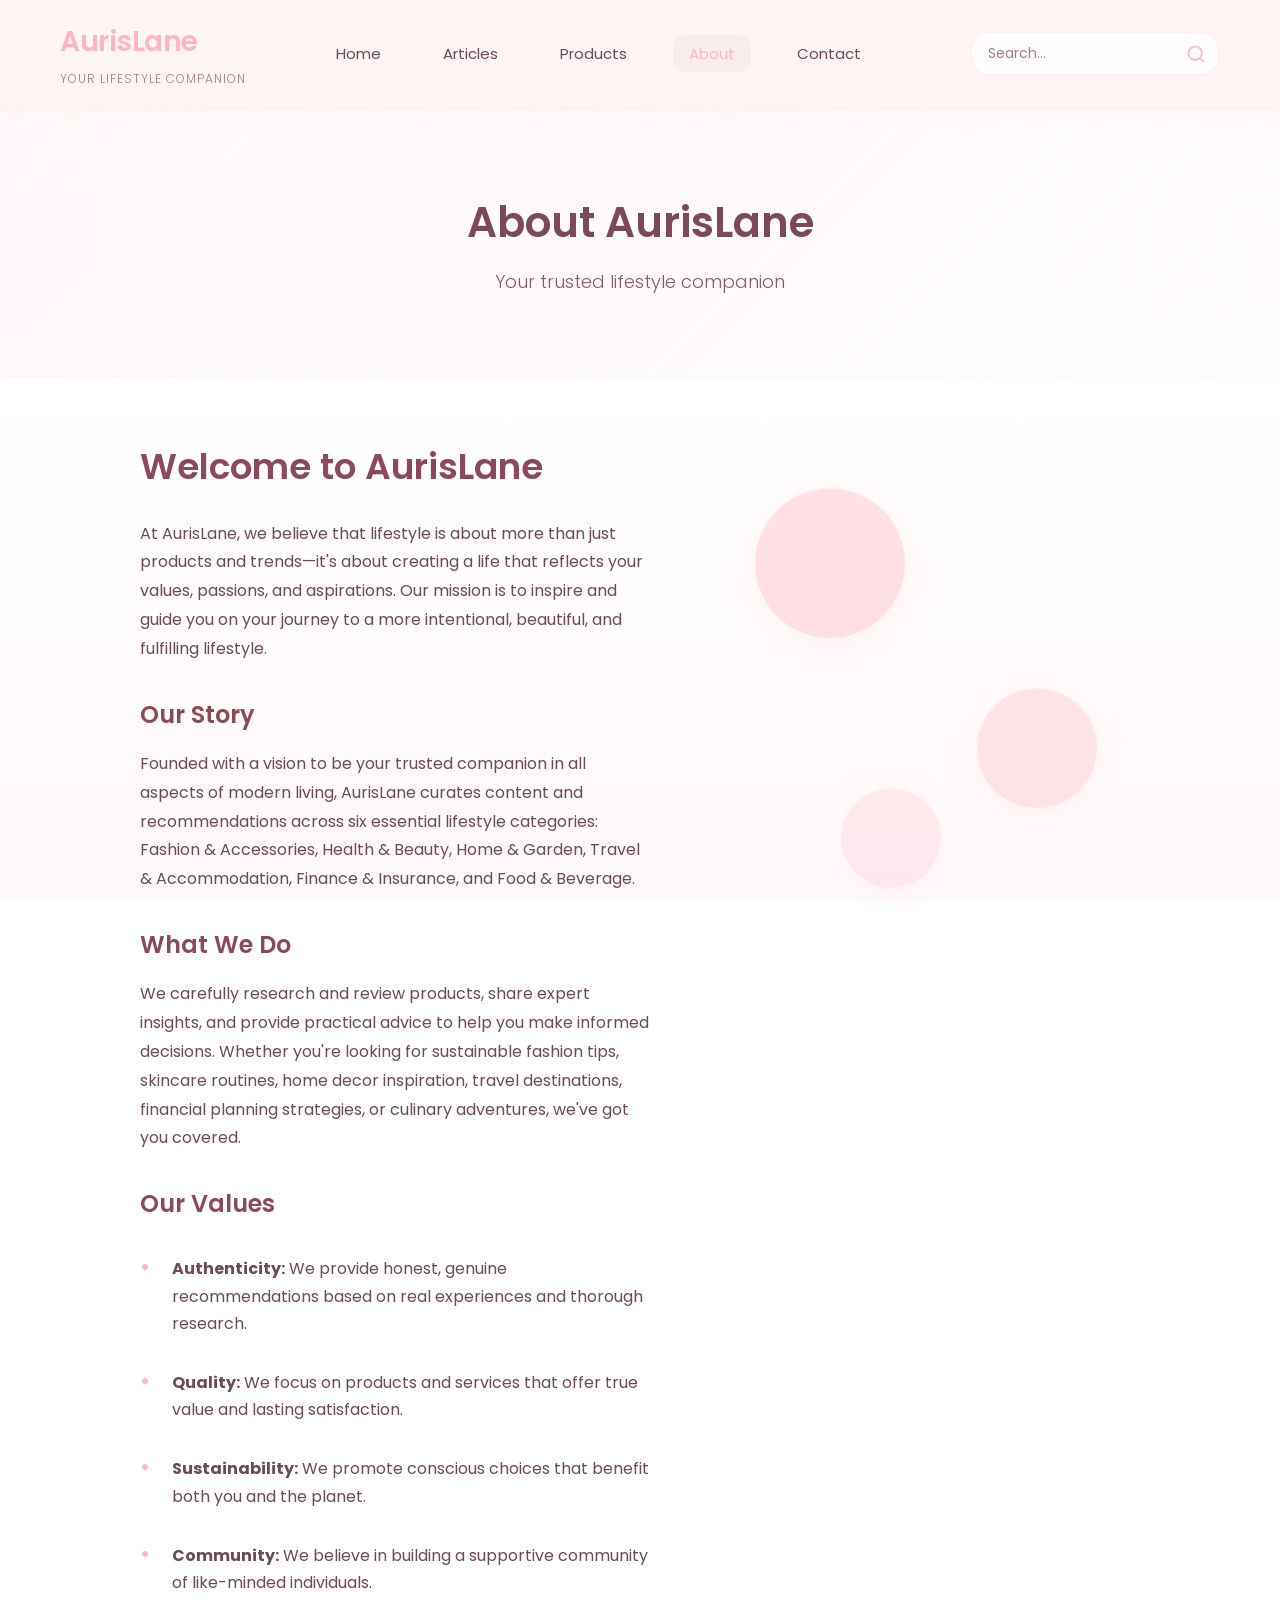
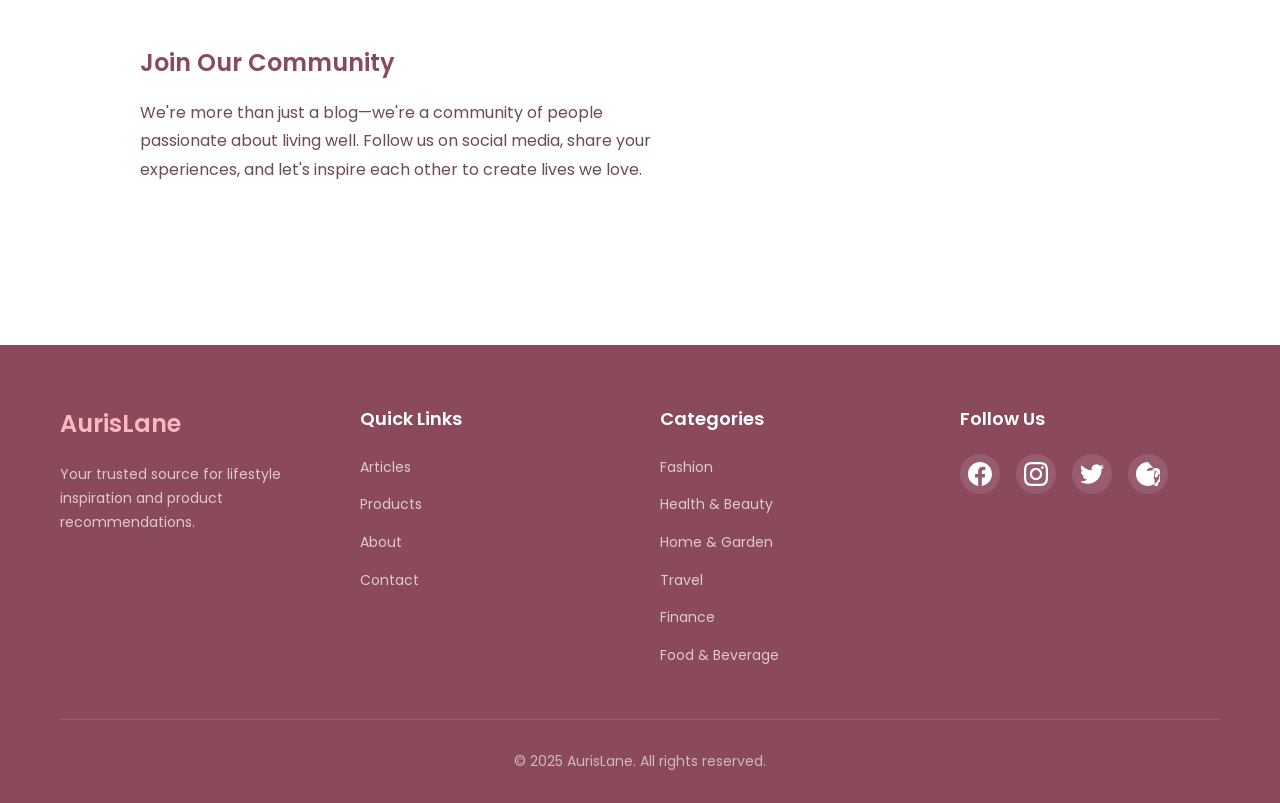
==== about.html @ ae4de6f7 "Initial commit: AurisLane blog website" ====
<!DOCTYPE html>
<html lang="en">
<head>
    <meta charset="UTF-8">
    <meta name="viewport" content="width=device-width, initial-scale=1.0">
    <title>About - AurisLane</title>
    <link rel="stylesheet" href="styles.css">
    <link rel="preconnect" href="https://fonts.googleapis.com">
    <link rel="preconnect" href="https://fonts.gstatic.com" crossorigin>
    <link href="https://fonts.googleapis.com/css2?family=Poppins:wght@300;400;500;600;700&display=swap" rel="stylesheet">
</head>
<body>
    <!-- Header -->
    <header class="header">
        <div class="container">
            <div class="logo">
                <h1><a href="index.html">AurisLane</a></h1>
                <p class="tagline">Your Lifestyle Companion</p>
            </div>
            <nav class="nav">
                <ul>
                    <li><a href="index.html">Home</a></li>
                    <li><a href="articles.html">Articles</a></li>
                    <li><a href="products.html">Products</a></li>
                    <li><a href="about.html" class="active">About</a></li>
                    <li><a href="contact.html">Contact</a></li>
                </ul>
            </nav>
            <div class="header-search">
                <input type="text" id="headerSearchInput" placeholder="Search..." class="header-search-input">
                <button class="header-search-btn" aria-label="Search">
                    <svg width="20" height="20" viewBox="0 0 24 24" fill="none" stroke="currentColor" stroke-width="2" stroke-linecap="round" stroke-linejoin="round">
                        <circle cx="11" cy="11" r="8"></circle>
                        <path d="m21 21-4.35-4.35"></path>
                    </svg>
                </button>
            </div>
            <button class="mobile-menu-toggle" aria-label="Toggle menu">
                <span></span>
                <span></span>
                <span></span>
            </button>
        </div>
    </header>

    <!-- Page Header -->
    <section class="page-header">
        <div class="container">
            <h1>About AurisLane</h1>
            <p>Your trusted lifestyle companion</p>
        </div>
    </section>

    <!-- About Content -->
    <section class="about-section">
        <div class="container">
            <div class="about-content">
                <div class="about-text">
                    <h2>Welcome to AurisLane</h2>
                    <p>At AurisLane, we believe that lifestyle is about more than just products and trends—it's about creating a life that reflects your values, passions, and aspirations. Our mission is to inspire and guide you on your journey to a more intentional, beautiful, and fulfilling lifestyle.</p>
                    
                    <h3>Our Story</h3>
                    <p>Founded with a vision to be your trusted companion in all aspects of modern living, AurisLane curates content and recommendations across six essential lifestyle categories: Fashion & Accessories, Health & Beauty, Home & Garden, Travel & Accommodation, Finance & Insurance, and Food & Beverage.</p>
                    
                    <h3>What We Do</h3>
                    <p>We carefully research and review products, share expert insights, and provide practical advice to help you make informed decisions. Whether you're looking for sustainable fashion tips, skincare routines, home decor inspiration, travel destinations, financial planning strategies, or culinary adventures, we've got you covered.</p>
                    
                    <h3>Our Values</h3>
                    <ul class="values-list">
                        <li><strong>Authenticity:</strong> We provide honest, genuine recommendations based on real experiences and thorough research.</li>
                        <li><strong>Quality:</strong> We focus on products and services that offer true value and lasting satisfaction.</li>
                        <li><strong>Sustainability:</strong> We promote conscious choices that benefit both you and the planet.</li>
                        <li><strong>Community:</strong> We believe in building a supportive community of like-minded individuals.</li>
                    </ul>
                    
                    <h3>Join Our Community</h3>
                    <p>We're more than just a blog—we're a community of people passionate about living well. Follow us on social media, share your experiences, and let's inspire each other to create lives we love.</p>
                </div>
                <div class="about-image">
                    <div class="about-illustration">
                        <div class="illustration-shape shape-1"></div>
                        <div class="illustration-shape shape-2"></div>
                        <div class="illustration-shape shape-3"></div>
                    </div>
                </div>
            </div>
        </div>
    </section>

    <!-- Footer -->
    <footer class="footer">
        <div class="container">
            <div class="footer-content">
                <div class="footer-section">
                    <h3>AurisLane</h3>
                    <p>Your trusted source for lifestyle inspiration and product recommendations.</p>
                </div>
                <div class="footer-section">
                    <h4>Quick Links</h4>
                    <ul>
                        <li><a href="articles.html">Articles</a></li>
                        <li><a href="products.html">Products</a></li>
                        <li><a href="about.html">About</a></li>
                        <li><a href="contact.html">Contact</a></li>
                    </ul>
                </div>
                <div class="footer-section">
                    <h4>Categories</h4>
                    <ul>
                        <li><a href="articles.html?category=fashion">Fashion</a></li>
                        <li><a href="articles.html?category=health">Health & Beauty</a></li>
                        <li><a href="articles.html?category=home">Home & Garden</a></li>
                        <li><a href="articles.html?category=travel">Travel</a></li>
                        <li><a href="articles.html?category=finance">Finance</a></li>
                        <li><a href="articles.html?category=food">Food & Beverage</a></li>
                    </ul>
                </div>
                <div class="footer-section">
                    <h4>Follow Us</h4>
                    <div class="social-icons">
                        <a href="https://facebook.com" target="_blank" aria-label="Facebook">
                            <svg width="24" height="24" viewBox="0 0 24 24" fill="currentColor">
                                <path d="M24 12.073c0-6.627-5.373-12-12-12s-12 5.373-12 12c0 5.99 4.388 10.954 10.125 11.854v-8.385H7.078v-3.47h3.047V9.43c0-3.007 1.792-4.669 4.533-4.669 1.312 0 2.686.235 2.686.235v2.953H15.83c-1.491 0-1.956.925-1.956 1.874v2.25h3.328l-.532 3.47h-2.796v8.385C19.612 23.027 24 18.062 24 12.073z"/>
                            </svg>
                        </a>
                        <a href="https://instagram.com" target="_blank" aria-label="Instagram">
                            <svg width="24" height="24" viewBox="0 0 24 24" fill="currentColor">
                                <path d="M12 2.163c3.204 0 3.584.012 4.85.07 3.252.148 4.771 1.691 4.919 4.919.058 1.265.069 1.645.069 4.849 0 3.205-.012 3.584-.069 4.849-.149 3.225-1.664 4.771-4.919 4.919-1.266.058-1.644.07-4.85.07-3.204 0-3.584-.012-4.849-.07-3.26-.149-4.771-1.699-4.919-4.92-.058-1.265-.07-1.644-.07-4.849 0-3.204.013-3.583.07-4.849.149-3.227 1.664-4.771 4.919-4.919 1.266-.057 1.645-.069 4.849-.069zm0-2.163c-3.259 0-3.667.014-4.947.072-4.358.2-6.78 2.618-6.98 6.98-.059 1.281-.073 1.689-.073 4.948 0 3.259.014 3.668.072 4.948.2 4.358 2.618 6.78 6.98 6.98 1.281.058 1.689.072 4.948.072 3.259 0 3.668-.014 4.948-.072 4.354-.2 6.782-2.618 6.979-6.98.059-1.28.073-1.689.073-4.948 0-3.259-.014-3.667-.072-4.947-.196-4.354-2.617-6.78-6.979-6.98-1.281-.059-1.69-.073-4.949-.073zm0 5.838c-3.403 0-6.162 2.759-6.162 6.162s2.759 6.163 6.162 6.163 6.162-2.759 6.162-6.163c0-3.403-2.759-6.162-6.162-6.162zm0 10.162c-2.209 0-4-1.79-4-4 0-2.209 1.791-4 4-4s4 1.791 4 4c0 2.21-1.791 4-4 4zm6.406-11.845c-.796 0-1.441.645-1.441 1.44s.645 1.44 1.441 1.44c.795 0 1.439-.645 1.439-1.44s-.644-1.44-1.439-1.44z"/>
                            </svg>
                        </a>
                        <a href="https://twitter.com" target="_blank" aria-label="Twitter">
                            <svg width="24" height="24" viewBox="0 0 24 24" fill="currentColor">
                                <path d="M23.953 4.57a10 10 0 01-2.825.775 4.958 4.958 0 002.163-2.723c-.951.555-2.005.959-3.127 1.184a4.92 4.92 0 00-8.384 4.482C7.69 8.095 4.067 6.13 1.64 3.162a4.822 4.822 0 00-.666 2.475c0 1.71.87 3.213 2.188 4.096a4.904 4.904 0 01-2.228-.616v.06a4.923 4.923 0 003.946 4.827 4.996 4.996 0 01-2.212.085 4.936 4.936 0 004.604 3.417 9.867 9.867 0 01-6.102 2.105c-.39 0-.779-.023-1.17-.067a13.995 13.995 0 007.557 2.209c9.053 0 13.998-7.496 13.998-13.985 0-.21 0-.42-.015-.63A9.935 9.935 0 0024 4.59z"/>
                            </svg>
                        </a>
                        <a href="https://pinterest.com" target="_blank" aria-label="Pinterest">
                            <svg width="24" height="24" viewBox="0 0 24 24" fill="currentColor">
                                <path d="M12 0C5.373 0 0 5.372 0 12s5.373 12 12 12c5.084 0 9.426-3.163 11.174-7.637-.15-.83-.067-1.844.34-2.492.406-.658 1.533-4.48 1.533-4.48s.39.78.39 1.94c0 1.83-1.09 3.19-1.09 3.19s1.09 1.92 1.09 3.39c0 1.09-.35 2.19-1.39 2.19-.47 0-.92-.24-1.2-.5 0 0-.9 3.56-1.1 4.25-.4 1.56-1.57 3.85-1.93 4.05-.43.26-1.2.19-1.2-.8V18.5c0-1.78-.94-2.44-.94-2.44s.75-4.77.9-6.12c.1-.8.15-1.05-.23-1.48-.23-.27-.6-.34-.9-.36-.36-.02-.75 0-1.18.03-1.11.08-2.7.33-3.81.63-.44.12-.75.19-.95.19-.4 0-.65-.31-.65-.65 0-.35.23-.7.58-1.01 1.17-.99 2.12-1.5 3.55-1.5 1.5 0 2.7.5 3.55 1.2.85.7 1.3 1.7 1.3 3 0 1.09-.28 2.05-.85 2.88-.28.41-.28.75-.28 1.05 0 .4.15.75.45 1.05.3.3.7.45 1.05.45.35 0 .7-.15 1.05-.45.7-.7 1.05-1.55 1.05-2.5 0-1.2-.4-2.2-1.2-3-.8-.8-1.9-1.2-3.3-1.2-1.4 0-2.5.4-3.3 1.2-.8.8-1.2 1.8-1.2 3 0 .95.35 1.8 1.05 2.5.35.3.7.45 1.05.45.35 0 .75-.15 1.05-.45.3-.3.45-.65.45-1.05 0-.3 0-.64-.28-1.05-.57-.83-.85-1.79-.85-2.88 0-1.3.45-2.3 1.3-3 1.7-1.4 4.05-1.4 5.75 0 .85.7 1.3 1.7 1.3 3 0 1.09-.28 2.05-.85 2.88z"/>
                            </svg>
                        </a>
                    </div>
                </div>
            </div>
            <div class="footer-bottom">
                <p>&copy; 2025 AurisLane. All rights reserved.</p>
            </div>
        </div>
    </footer>

    <script src="script.js"></script>
</body>
</html>
---- styles.css ----
/* ============================================
   AurisLane - Soft & Sweet Style
   Morandi Color Palette, Rounded Corners, Gentle Animations
   ============================================ */

/* CSS Variables - Soft Pink & White Palette */
:root {
    --color-primary: #FFB6C1;      /* Light pink */
    --color-secondary: #FFC0CB;    /* Pink */
    --color-accent: #FFD1DC;       /* Light pink accent */
    --color-bg: #FFF9F9;            /* Soft white pink */
    --color-bg-light: #FFF5F5;     /* Very light pink */
    --color-text: #6B4A5A;          /* Soft pink-gray */
    --color-text-dark: #8B4A5C;    /* Pink-gray dark */
    --color-text-light: #A67A8B;   /* Light pink-gray */
    --color-border: #FFE4E9;        /* Soft pink border */
    --color-shadow: rgba(255, 182, 193, 0.15);
    --color-hover: #FF8FA3;         /* Medium pink on hover */
    
    --border-radius: 20px;
    --border-radius-small: 12px;
    --border-radius-large: 30px;
    
    --transition: all 0.3s cubic-bezier(0.4, 0, 0.2, 1);
    --transition-fast: all 0.2s ease;
    
    --font-family: 'Poppins', -apple-system, BlinkMacSystemFont, 'Segoe UI', sans-serif;
}

/* Reset & Base Styles */
* {
    margin: 0;
    padding: 0;
    box-sizing: border-box;
}

html {
    scroll-behavior: smooth;
}

body {
    font-family: var(--font-family);
    background: linear-gradient(180deg, #FFFFFF 0%, #FFFFFF 40%, #FFFBFB 80%, #FFF9F9 100%);
    background-attachment: fixed;
    color: var(--color-text);
    line-height: 1.6;
    font-size: 16px;
    overflow-x: hidden;
    min-height: 100vh;
}

a {
    text-decoration: none;
    color: inherit;
    transition: var(--transition);
}

img {
    max-width: 100%;
    height: auto;
    display: block;
    border-radius: var(--border-radius-small);
}

.container {
    max-width: 1200px;
    margin: 0 auto;
    padding: 0 20px;
}

.text-center {
    text-align: center;
}

/* ============================================
   Header & Navigation
   ============================================ */
.header {
    background: rgba(255, 245, 245, 0.95);
    padding: 20px 0;
    box-shadow: 0 2px 20px rgba(255, 182, 193, 0.1);
    position: sticky;
    top: 0;
    z-index: 1000;
    backdrop-filter: blur(10px);
    border-bottom: 1px solid rgba(255, 228, 233, 0.5);
}

.header .container {
    display: flex;
    justify-content: space-between;
    align-items: center;
}

.logo h1 {
    font-size: 28px;
    font-weight: 600;
    color: var(--color-primary);
    margin-bottom: 4px;
    letter-spacing: -0.5px;
}

.logo h1 a {
    color: var(--color-primary);
}

.tagline {
    font-size: 12px;
    color: var(--color-text-light);
    font-weight: 300;
    letter-spacing: 1px;
    text-transform: uppercase;
}

.nav ul {
    display: flex;
    list-style: none;
    gap: 30px;
}

.nav a {
    color: var(--color-text);
    font-weight: 400;
    font-size: 15px;
    padding: 8px 16px;
    border-radius: var(--border-radius-small);
    transition: var(--transition);
    position: relative;
}

.nav a:hover,
.nav a.active {
    color: var(--color-primary);
    background: rgba(184, 169, 169, 0.1);
}

/* Header Search */
.header-search {
    position: relative;
    display: flex;
    align-items: center;
    margin-left: 20px;
}

.header-search-input {
    width: 250px;
    padding: 10px 45px 10px 16px;
    border: 2px solid rgba(255, 228, 233, 0.5);
    border-radius: var(--border-radius);
    font-size: 14px;
    font-family: var(--font-family);
    background: rgba(255, 255, 255, 0.9);
    transition: var(--transition);
    color: #6B4A5A;
}

.header-search-input:focus {
    outline: none;
    border-color: #FFB6C1;
    box-shadow: 0 0 0 3px rgba(255, 182, 193, 0.2);
    background: rgba(255, 255, 255, 1);
    width: 300px;
}

.header-search-input::placeholder {
    color: #A67A8B;
}

.header-search-btn {
    position: absolute;
    right: 8px;
    background: none;
    border: none;
    cursor: pointer;
    padding: 6px;
    display: flex;
    align-items: center;
    justify-content: center;
    color: #FFB6C1;
    transition: var(--transition);
    border-radius: var(--border-radius-small);
}

.header-search-btn:hover {
    color: #FF8FA3;
    background: rgba(255, 182, 193, 0.1);
}

.header-search-btn:active {
    transform: scale(0.95);
}

.mobile-menu-toggle {
    display: none;
    flex-direction: column;
    gap: 5px;
    background: none;
    border: none;
    cursor: pointer;
    padding: 8px;
}

.mobile-menu-toggle span {
    width: 25px;
    height: 3px;
    background: var(--color-primary);
    border-radius: 3px;
    transition: var(--transition);
}

/* Mobile Navigation */
@media (max-width: 768px) {
    .header .container {
        flex-wrap: wrap;
    }
    
    .header-search {
        order: 3;
        width: 100%;
        margin: 15px 0 0 0;
        display: flex;
    }
    
    .header-search-input {
        width: 100%;
        flex: 1;
    }
    
    .header-search-input:focus {
        width: 100%;
    }
    
    .nav {
        position: fixed;
        top: 80px;
        left: -100%;
        width: 100%;
        background: var(--color-bg-light);
        box-shadow: 0 4px 20px var(--color-shadow);
        transition: var(--transition);
        z-index: 999;
    }
    
    .nav.active {
        left: 0;
    }
    
    .nav ul {
        flex-direction: column;
        padding: 20px;
        gap: 0;
    }
    
    .nav ul li {
        width: 100%;
    }
    
    .nav a {
        display: block;
        padding: 16px;
        border-bottom: 1px solid var(--color-border);
    }
    
    .mobile-menu-toggle.active span:nth-child(1) {
        transform: rotate(45deg) translate(8px, 8px);
    }
    
    .mobile-menu-toggle.active span:nth-child(2) {
        opacity: 0;
    }
    
    .mobile-menu-toggle.active span:nth-child(3) {
        transform: rotate(-45deg) translate(7px, -7px);
    }
}

/* ============================================
   Hero Section
   ============================================ */
.hero {
    padding: 100px 20px;
    display: flex;
    align-items: center;
    justify-content: space-between;
    max-width: 1200px;
    margin: 0 auto;
    gap: 60px;
    min-height: 600px;
    background: linear-gradient(135deg, rgba(255, 255, 255, 0.95) 0%, rgba(255, 252, 252, 0.9) 50%, rgba(255, 250, 250, 0.85) 100%);
    border-radius: var(--border-radius-large);
    position: relative;
    overflow: hidden;
    border: 1px solid rgba(255, 228, 233, 0.3);
}

.hero::before {
    content: '';
    position: absolute;
    top: -50%;
    right: -20%;
    width: 600px;
    height: 600px;
    background: radial-gradient(circle, rgba(255, 182, 193, 0.06) 0%, transparent 70%);
    border-radius: 50%;
    z-index: 0;
}

.hero-content,
.hero-illustration {
    position: relative;
    z-index: 1;
}

.hero-content {
    flex: 1;
    animation: fadeInUp 0.8s ease-out;
}

.hero-title {
    font-size: 48px;
    font-weight: 600;
    color: #7A4A5A;
    margin-bottom: 16px;
    line-height: 1.2;
    text-shadow: 0 2px 10px rgba(255, 182, 193, 0.1);
}

.hero-subtitle {
    font-size: 20px;
    color: #A67A8B;
    margin-bottom: 32px;
    font-weight: 300;
}

.hero-illustration {
    flex: 1;
    position: relative;
    height: 400px;
    animation: fadeInRight 0.8s ease-out;
}

.floating-shapes {
    position: relative;
    width: 100%;
    height: 100%;
}

.shape {
    position: absolute;
    border-radius: 50%;
    background: linear-gradient(135deg, rgba(255, 182, 193, 0.45) 0%, rgba(255, 192, 203, 0.35) 100%);
    opacity: 0.75;
    animation: float 6s ease-in-out infinite;
    border: 2px solid rgba(255, 182, 193, 0.4);
    backdrop-filter: blur(10px);
    -webkit-backdrop-filter: blur(10px);
    box-shadow: 0 8px 32px rgba(255, 182, 193, 0.25), 
                0 4px 16px rgba(255, 192, 203, 0.2),
                inset 0 1px 0 rgba(255, 255, 255, 0.3);
}

.shape-1 {
    width: 120px;
    height: 120px;
    top: 20%;
    left: 10%;
    background: linear-gradient(135deg, rgba(255, 182, 193, 0.5) 0%, rgba(255, 192, 203, 0.4) 100%);
    animation-delay: 0s;
    box-shadow: 0 10px 40px rgba(255, 182, 193, 0.3), 
                0 5px 20px rgba(255, 192, 203, 0.25),
                inset 0 1px 0 rgba(255, 255, 255, 0.4);
}

.shape-2 {
    width: 80px;
    height: 80px;
    top: 50%;
    right: 20%;
    background: linear-gradient(135deg, rgba(255, 192, 203, 0.5) 0%, rgba(255, 209, 220, 0.4) 100%);
    animation-delay: 2s;
    box-shadow: 0 8px 32px rgba(255, 192, 203, 0.3), 
                0 4px 16px rgba(255, 209, 220, 0.25),
                inset 0 1px 0 rgba(255, 255, 255, 0.4);
}

.shape-3 {
    width: 100px;
    height: 100px;
    bottom: 10%;
    left: 30%;
    background: linear-gradient(135deg, rgba(255, 209, 220, 0.5) 0%, rgba(255, 228, 233, 0.4) 100%);
    animation-delay: 4s;
    box-shadow: 0 9px 36px rgba(255, 209, 220, 0.3), 
                0 4px 18px rgba(255, 228, 233, 0.25),
                inset 0 1px 0 rgba(255, 255, 255, 0.4);
}

/* ============================================
   Buttons
   ============================================ */
.btn-primary,
.btn-secondary {
    display: inline-block;
    padding: 14px 32px;
    border-radius: var(--border-radius);
    font-weight: 500;
    font-size: 16px;
    transition: var(--transition);
    cursor: pointer;
    border: none;
    font-family: var(--font-family);
}

.btn-primary {
    background: linear-gradient(135deg, rgba(255, 182, 193, 0.9) 0%, rgba(255, 192, 203, 0.85) 100%);
    color: #7A4A5A;
    box-shadow: 0 4px 15px rgba(255, 182, 193, 0.2);
    font-weight: 600;
}

.btn-primary:hover {
    background: linear-gradient(135deg, #FF8FA3 0%, #FFB6C1 100%);
    transform: translateY(-2px);
    box-shadow: 0 6px 20px rgba(255, 182, 193, 0.3);
    color: white;
}

.btn-secondary {
    background: rgba(255, 245, 245, 0.8);
    color: #8B4A5C;
    border: 2px solid rgba(255, 192, 203, 0.5);
    backdrop-filter: blur(10px);
}

.btn-secondary:hover {
    background: linear-gradient(135deg, #FFB6C1 0%, #FFC0CB 100%);
    color: #8B4A5C;
    border-color: #FFB6C1;
    transform: translateY(-2px);
}

/* ============================================
   Categories Section
   ============================================ */
.categories {
    padding: 80px 20px;
    background: linear-gradient(180deg, rgba(255, 255, 255, 0.8) 0%, rgba(255, 253, 253, 0.9) 50%, rgba(255, 251, 251, 0.85) 100%);
    position: relative;
}

.categories::before {
    content: '';
    position: absolute;
    top: 0;
    left: 0;
    right: 0;
    bottom: 0;
    background: radial-gradient(circle at 20% 50%, rgba(255, 182, 193, 0.03) 0%, transparent 50%),
                radial-gradient(circle at 80% 50%, rgba(255, 192, 203, 0.03) 0%, transparent 50%);
    pointer-events: none;
}

.section-title {
    font-size: 36px;
    font-weight: 600;
    color: #7A4A5A;
    text-align: center;
    margin-bottom: 50px;
    position: relative;
    z-index: 1;
}

.category-grid {
    display: grid;
    grid-template-columns: repeat(auto-fit, minmax(280px, 1fr));
    gap: 30px;
}

.category-card {
    background: linear-gradient(135deg, rgba(255, 255, 255, 0.95) 0%, rgba(255, 252, 252, 0.9) 100%);
    padding: 40px 30px;
    border-radius: var(--border-radius);
    text-align: center;
    transition: var(--transition);
    box-shadow: 0 4px 15px rgba(255, 182, 193, 0.1);
    cursor: pointer;
    border: 1px solid rgba(255, 228, 233, 0.4);
    backdrop-filter: blur(10px);
    position: relative;
    z-index: 1;
}

.category-card:hover {
    transform: translateY(-8px);
    box-shadow: 0 8px 25px rgba(255, 182, 193, 0.18);
    background: linear-gradient(135deg, rgba(255, 252, 252, 0.98) 0%, rgba(255, 250, 250, 0.95) 100%);
    border-color: rgba(255, 192, 203, 0.6);
}

.category-icon {
    width: 64px;
    height: 64px;
    margin: 0 auto 20px;
    display: flex;
    align-items: center;
    justify-content: center;
    transition: var(--transition);
}

.category-icon svg {
    width: 100%;
    height: 100%;
    transition: var(--transition);
}

.category-card:hover .category-icon svg {
    transform: scale(1.1);
    stroke: #FF8FA3;
}

.category-card h3 {
    font-size: 20px;
    font-weight: 500;
    color: #7A4A5A;
    margin-bottom: 10px;
}

.category-card p {
    color: #A67A8B;
    font-size: 14px;
}

/* ============================================
   Articles Section
   ============================================ */
.featured-articles,
.articles-section {
    padding: 80px 20px;
    background: linear-gradient(180deg, rgba(255, 255, 255, 0.6) 0%, rgba(255, 253, 253, 0.8) 100%);
}

.articles-grid {
    display: grid;
    grid-template-columns: repeat(auto-fill, minmax(320px, 1fr));
    gap: 30px;
    margin-bottom: 50px;
}

.article-card {
    background: linear-gradient(135deg, rgba(255, 255, 255, 0.95) 0%, rgba(255, 252, 252, 0.9) 100%);
    border-radius: var(--border-radius);
    overflow: hidden;
    transition: var(--transition);
    box-shadow: 0 4px 15px rgba(255, 182, 193, 0.1);
    cursor: pointer;
    animation: fadeInUp 0.6s ease-out;
    border: 1px solid rgba(255, 228, 233, 0.3);
}

.article-card:hover {
    transform: translateY(-8px);
    box-shadow: 0 8px 25px rgba(255, 182, 193, 0.18);
    background: linear-gradient(135deg, rgba(255, 252, 252, 0.98) 0%, rgba(255, 250, 250, 0.95) 100%);
}

.article-card-image {
    width: 100%;
    height: 220px;
    object-fit: cover;
    border-radius: 0;
}

.article-card-content {
    padding: 24px;
}

.article-card-category {
    display: inline-block;
    padding: 6px 14px;
    background: linear-gradient(135deg, rgba(255, 182, 193, 0.85) 0%, rgba(255, 192, 203, 0.8) 100%);
    color: #7A4A5A;
    border-radius: var(--border-radius-small);
    font-size: 12px;
    font-weight: 500;
    margin-bottom: 12px;
    text-transform: uppercase;
    letter-spacing: 0.5px;
    box-shadow: 0 2px 8px rgba(255, 182, 193, 0.2);
}

.article-card-title {
    font-size: 22px;
    font-weight: 600;
    color: #7A4A5A;
    margin-bottom: 10px;
    line-height: 1.3;
}

.article-card-excerpt {
    color: #A67A8B;
    font-size: 14px;
    line-height: 1.6;
    margin-bottom: 16px;
}

.article-card-meta {
    display: flex;
    justify-content: space-between;
    align-items: center;
    font-size: 13px;
    color: #A67A8B;
    padding-top: 16px;
    border-top: 1px solid rgba(255, 192, 203, 0.3);
}

/* ============================================
   Page Header
   ============================================ */
.page-header {
    background: linear-gradient(135deg, rgba(255, 250, 250, 0.9) 0%, rgba(255, 248, 248, 0.85) 50%, rgba(255, 255, 255, 0.9) 100%);
    padding: 80px 20px;
    text-align: center;
    color: #7A4A5A;
    position: relative;
    overflow: hidden;
    border-bottom: 1px solid rgba(255, 228, 233, 0.3);
}

.page-header::before {
    content: '';
    position: absolute;
    top: -50%;
    left: -20%;
    width: 500px;
    height: 500px;
    background: radial-gradient(circle, rgba(255, 182, 193, 0.05) 0%, transparent 70%);
    border-radius: 50%;
}

.page-header::after {
    content: '';
    position: absolute;
    bottom: -50%;
    right: -20%;
    width: 500px;
    height: 500px;
    background: radial-gradient(circle, rgba(255, 192, 203, 0.05) 0%, transparent 70%);
    border-radius: 50%;
}

.page-header h1,
.page-header p {
    position: relative;
    z-index: 1;
}

.page-header h1 {
    font-size: 42px;
    font-weight: 600;
    margin-bottom: 12px;
}

.page-header p {
    font-size: 18px;
    opacity: 0.9;
    font-weight: 300;
}

/* ============================================
   Filters & Search
   ============================================ */
.filters-section {
    padding: 40px 20px;
    background: linear-gradient(180deg, rgba(255, 249, 249, 0.6) 0%, rgba(255, 255, 255, 0.4) 100%);
}

.filters-wrapper {
    display: flex;
    flex-direction: column;
    gap: 20px;
}

.search-box {
    position: relative;
    max-width: 500px;
    margin: 0 auto;
}

.search-box input {
    width: 100%;
    padding: 14px 50px 14px 20px;
    border: 2px solid rgba(255, 228, 233, 0.5);
    border-radius: var(--border-radius);
    font-size: 16px;
    font-family: var(--font-family);
    background: rgba(255, 255, 255, 0.9);
    transition: var(--transition);
    color: #6B4A5A;
}

.search-box input:focus {
    outline: none;
    border-color: #FFB6C1;
    box-shadow: 0 0 0 3px rgba(255, 182, 193, 0.2);
    background: rgba(255, 255, 255, 1);
}

.search-box svg {
    position: absolute;
    right: 18px;
    top: 50%;
    transform: translateY(-50%);
    color: var(--color-text-light);
    width: 20px;
    height: 20px;
}

.category-filters {
    display: flex;
    flex-wrap: wrap;
    gap: 12px;
    justify-content: center;
    gap: 12px;
}

.filter-btn {
    padding: 10px 24px;
    border: 2px solid rgba(255, 228, 233, 0.5);
    background: rgba(255, 255, 255, 0.9);
    border-radius: var(--border-radius);
    font-size: 14px;
    font-weight: 500;
    cursor: pointer;
    transition: var(--transition);
    font-family: var(--font-family);
    color: #6B4A5A;
    backdrop-filter: blur(10px);
}

.filter-btn:hover,
.filter-btn.active {
    background: linear-gradient(135deg, rgba(255, 182, 193, 0.9) 0%, rgba(255, 192, 203, 0.85) 100%);
    color: #7A4A5A;
    border-color: #FFB6C1;
    transform: translateY(-2px);
    box-shadow: 0 4px 12px rgba(255, 182, 193, 0.2);
}

/* ============================================
   Pagination
   ============================================ */
.pagination {
    display: flex;
    justify-content: center;
    gap: 10px;
    margin-top: 40px;
}

.pagination-btn {
    padding: 10px 18px;
    border: 2px solid var(--color-border);
    background: white;
    border-radius: var(--border-radius-small);
    font-size: 14px;
    cursor: pointer;
    transition: var(--transition);
    font-family: var(--font-family);
    color: var(--color-text);
}

.pagination-btn:hover,
.pagination-btn.active {
    background: var(--color-primary);
    color: white;
    border-color: var(--color-primary);
}

.pagination-btn:disabled {
    opacity: 0.5;
    cursor: not-allowed;
}

/* ============================================
   Article Detail
   ============================================ */
.article-detail {
    padding: 60px 20px;
    max-width: 900px;
    margin: 0 auto;
    background: linear-gradient(180deg, rgba(255, 255, 255, 0.95) 0%, rgba(255, 253, 253, 0.9) 50%, rgba(255, 255, 255, 1) 100%);
    border-radius: var(--border-radius-large);
    border: 1px solid rgba(255, 228, 233, 0.2);
}

.article-header {
    margin-bottom: 40px;
}

.article-header-image {
    width: 100%;
    height: 400px;
    object-fit: cover;
    border-radius: var(--border-radius);
    margin-bottom: 30px;
}

.article-header-content {
    text-align: center;
}

.article-header-category {
    display: inline-block;
    padding: 8px 18px;
    background: linear-gradient(135deg, rgba(255, 182, 193, 0.85) 0%, rgba(255, 192, 203, 0.8) 100%);
    color: #7A4A5A;
    border-radius: var(--border-radius-small);
    font-size: 13px;
    font-weight: 500;
    margin-bottom: 20px;
    text-transform: uppercase;
    letter-spacing: 0.5px;
    box-shadow: 0 2px 8px rgba(255, 182, 193, 0.2);
}

.article-header-title {
    font-size: 42px;
    font-weight: 600;
    color: #8B4A5C;
    margin-bottom: 16px;
    line-height: 1.2;
}

.article-header-meta {
    color: #A67A8B;
    font-size: 15px;
}

.article-content {
    font-size: 18px;
    line-height: 1.8;
    color: #6B4A5A;
    background: rgba(255, 255, 255, 0.8);
    padding: 40px;
    border-radius: var(--border-radius);
    box-shadow: 0 2px 10px rgba(255, 182, 193, 0.08);
    border: 1px solid rgba(255, 228, 233, 0.2);
}

.article-content h3 {
    font-size: 28px;
    font-weight: 600;
    color: #8B6A7A;
    margin: 40px 0 20px;
}

.article-content p {
    margin-bottom: 20px;
}

.article-content img {
    width: 100%;
    max-width: 100%;
    height: auto;
    border-radius: var(--border-radius);
    margin: 30px 0;
    box-shadow: 0 4px 20px rgba(255, 182, 193, 0.2);
    display: block;
    border: 2px solid rgba(255, 192, 203, 0.2);
}

.article-footer {
    display: flex;
    justify-content: space-between;
    align-items: center;
    padding: 30px 0;
    margin-top: 40px;
    border-top: 2px solid rgba(255, 192, 203, 0.3);
    flex-wrap: wrap;
    gap: 20px;
}

.article-meta {
    color: #A67A8B;
    font-size: 14px;
}

.article-share {
    display: flex;
    align-items: center;
    gap: 12px;
}

.share-btn {
    padding: 8px 16px;
    background: rgba(255, 192, 203, 0.2);
    border-radius: var(--border-radius-small);
    font-size: 13px;
    transition: var(--transition);
    color: #A67A8B;
    border: 1px solid rgba(255, 192, 203, 0.3);
}

.share-btn:hover {
    background: linear-gradient(135deg, #FFB6C1 0%, #FFC0CB 100%);
    color: #8B4A5C;
    border-color: #FFB6C1;
}

.back-link {
    margin-top: 40px;
}

/* Recommended Product Section */
.article-recommended-product {
    margin: 50px 0;
    padding: 40px;
    background: linear-gradient(135deg, rgba(255, 250, 250, 0.9) 0%, rgba(255, 248, 248, 0.85) 100%);
    border-radius: var(--border-radius);
    border: 2px solid rgba(255, 228, 233, 0.4);
    box-shadow: 0 4px 20px rgba(255, 182, 193, 0.1);
}

.recommended-product-content {
    display: flex;
    align-items: center;
    gap: 30px;
    flex-wrap: wrap;
}

.recommended-product-icon {
    flex-shrink: 0;
    width: 64px;
    height: 64px;
    display: flex;
    align-items: center;
    justify-content: center;
    background: rgba(255, 182, 193, 0.15);
    border-radius: 50%;
}

.recommended-product-text {
    flex: 1;
    min-width: 200px;
}

.recommended-product-text h3 {
    font-size: 24px;
    font-weight: 600;
    color: #7A4A5A;
    margin-bottom: 8px;
}

.recommended-product-text p {
    font-size: 15px;
    color: #A67A8B;
    margin: 0;
}

.btn-recommend-product {
    display: inline-flex;
    align-items: center;
    justify-content: center;
    gap: 10px;
    padding: 14px 28px;
    background: linear-gradient(135deg, rgba(255, 182, 193, 0.9) 0%, rgba(255, 192, 203, 0.85) 100%);
    color: #7A4A5A;
    border-radius: var(--border-radius);
    font-weight: 600;
    font-size: 16px;
    text-decoration: none;
    transition: var(--transition);
    box-shadow: 0 4px 15px rgba(255, 182, 193, 0.2);
    white-space: nowrap;
}

.btn-recommend-product:hover {
    background: linear-gradient(135deg, #FF8FA3 0%, #FFB6C1 100%);
    color: white;
    transform: translateY(-2px);
    box-shadow: 0 6px 20px rgba(255, 182, 193, 0.3);
}

.btn-recommend-product svg {
    width: 18px;
    height: 18px;
}

@media (max-width: 768px) {
    .article-recommended-product {
        padding: 30px 20px;
        margin: 40px 0;
    }
    
    .recommended-product-content {
        flex-direction: column;
        text-align: center;
        gap: 20px;
    }
    
    .recommended-product-text {
        min-width: auto;
    }
    
    .btn-recommend-product {
        width: 100%;
        max-width: 100%;
    }
}

/* ============================================
   Products Section
   ============================================ */
.products-section {
    padding: 60px 20px;
}

.products-grid {
    display: grid;
    grid-template-columns: repeat(auto-fill, minmax(300px, 1fr));
    gap: 30px;
}

.product-card {
    background: white;
    border-radius: var(--border-radius);
    overflow: hidden;
    transition: var(--transition);
    box-shadow: 0 4px 15px var(--color-shadow);
    display: flex;
    flex-direction: column;
    position: relative;
}

.product-card > div:first-child {
    cursor: pointer;
    flex: 1;
}

.product-card:hover {
    transform: translateY(-8px);
    box-shadow: 0 8px 25px var(--color-shadow);
}

.product-image {
    width: 100%;
    height: 280px;
    object-fit: cover;
}

.product-card-content {
    padding: 24px;
}

.product-card-category {
    display: inline-block;
    padding: 6px 14px;
    background: linear-gradient(135deg, rgba(255, 209, 220, 0.9) 0%, rgba(255, 228, 233, 0.85) 100%);
    color: #7A4A5A;
    border-radius: var(--border-radius-small);
    font-size: 11px;
    font-weight: 500;
    margin-bottom: 12px;
    text-transform: uppercase;
    box-shadow: 0 2px 6px rgba(255, 182, 193, 0.15);
}

.product-card-name {
    font-size: 22px;
    font-weight: 600;
    color: var(--color-text-dark);
    margin-bottom: 10px;
}

.product-card-price {
    font-size: 24px;
    font-weight: 600;
    color: var(--color-primary);
    margin-bottom: 12px;
}

.product-card-rating {
    display: flex;
    align-items: center;
    gap: 8px;
    margin-bottom: 12px;
    font-size: 14px;
    color: var(--color-text-light);
}

.stars {
    color: #FFD700;
}

.product-card-description {
    color: var(--color-text-light);
    font-size: 14px;
    line-height: 1.6;
}

/* Product Card Actions */
.product-card-actions {
    display: flex;
    flex-direction: column;
    gap: 10px;
    padding: 0 24px 24px;
}

/* Buy Button */
.btn-buy {
    display: flex;
    align-items: center;
    justify-content: center;
    gap: 8px;
    padding: 12px 24px;
    background: linear-gradient(135deg, rgba(255, 182, 193, 0.9) 0%, rgba(255, 192, 203, 0.85) 100%);
    color: #7A4A5A;
    border-radius: var(--border-radius-small);
    font-weight: 600;
    font-size: 14px;
    text-decoration: none;
    transition: var(--transition);
    border: none;
    cursor: pointer;
    box-shadow: 0 2px 8px rgba(255, 182, 193, 0.2);
}

.btn-buy:hover {
    background: linear-gradient(135deg, #FF8FA3 0%, #FFB6C1 100%);
    color: white;
    transform: translateY(-2px);
    box-shadow: 0 4px 12px rgba(255, 182, 193, 0.4);
}

.btn-buy svg {
    width: 16px;
    height: 16px;
}

/* Article Button */
.btn-article {
    display: flex;
    align-items: center;
    justify-content: center;
    gap: 8px;
    padding: 12px 24px;
    background: rgba(255, 245, 245, 0.8);
    color: #8B4A5C;
    border: 2px solid rgba(255, 192, 203, 0.5);
    border-radius: var(--border-radius-small);
    font-weight: 600;
    font-size: 14px;
    text-decoration: none;
    transition: var(--transition);
    cursor: pointer;
    backdrop-filter: blur(10px);
}

.btn-article:hover {
    background: linear-gradient(135deg, rgba(255, 182, 193, 0.2) 0%, rgba(255, 192, 203, 0.2) 100%);
    border-color: #FFB6C1;
    transform: translateY(-2px);
    box-shadow: 0 4px 12px rgba(255, 182, 193, 0.2);
}

.btn-article svg {
    width: 16px;
    height: 16px;
}

.product-detail-actions {
    display: flex;
    flex-direction: column;
    gap: 15px;
    width: 100%;
}

.btn-buy-large {
    display: flex;
    align-items: center;
    justify-content: center;
    gap: 12px;
    padding: 16px 32px;
    background: linear-gradient(135deg, rgba(255, 182, 193, 0.9) 0%, rgba(255, 192, 203, 0.85) 100%);
    color: #7A4A5A;
    border-radius: var(--border-radius);
    font-weight: 600;
    font-size: 18px;
    text-decoration: none;
    transition: var(--transition);
    border: none;
    cursor: pointer;
    box-shadow: 0 4px 15px rgba(255, 182, 193, 0.2);
    width: 100%;
}

.btn-buy-large:hover {
    background: linear-gradient(135deg, #FF8FA3 0%, #FFB6C1 100%);
    color: white;
    transform: translateY(-2px);
    box-shadow: 0 6px 20px rgba(255, 182, 193, 0.4);
}

.btn-buy-large svg {
    width: 20px;
    height: 20px;
}

.btn-article-large {
    display: flex;
    align-items: center;
    justify-content: center;
    gap: 12px;
    padding: 16px 32px;
    background: rgba(255, 245, 245, 0.8);
    color: #7A4A5A;
    border: 2px solid rgba(255, 192, 203, 0.5);
    border-radius: var(--border-radius);
    font-weight: 600;
    font-size: 18px;
    text-decoration: none;
    transition: var(--transition);
    cursor: pointer;
    backdrop-filter: blur(10px);
    width: 100%;
}

.btn-article-large:hover {
    background: linear-gradient(135deg, rgba(255, 182, 193, 0.2) 0%, rgba(255, 192, 203, 0.2) 100%);
    border-color: #FFB6C1;
    transform: translateY(-2px);
    box-shadow: 0 6px 20px rgba(255, 182, 193, 0.3);
}

.btn-article-large svg {
    width: 20px;
    height: 20px;
}

/* ============================================
   Product Detail
   ============================================ */
.product-detail {
    padding: 60px 20px;
    background: linear-gradient(180deg, rgba(255, 255, 255, 0.6) 0%, rgba(255, 253, 253, 0.8) 100%);
}

.product-detail-wrapper {
    max-width: 1200px;
    margin: 0 auto;
    display: grid;
    grid-template-columns: 1fr 1.2fr;
    gap: 60px;
    align-items: start;
}

.product-detail-left {
    display: flex;
    flex-direction: column;
    gap: 30px;
}

.product-detail-image-wrapper {
    width: 100%;
    border-radius: var(--border-radius);
    overflow: hidden;
    box-shadow: 0 8px 30px rgba(255, 182, 193, 0.15);
    background: white;
}

.product-detail-image {
    width: 100%;
    height: auto;
    display: block;
    border-radius: var(--border-radius);
}

.product-detail-info {
    padding-top: 0;
}

.product-detail-info h1 {
    font-size: 36px;
    font-weight: 600;
    color: #7A4A5A;
    margin-bottom: 16px;
    line-height: 1.2;
}

.product-detail-price {
    font-size: 32px;
    font-weight: 600;
    color: #FFB6C1;
    margin-bottom: 20px;
}

.product-detail-rating {
    display: flex;
    align-items: center;
    gap: 12px;
    margin-bottom: 30px;
    font-size: 16px;
}

.product-detail-description {
    font-size: 16px;
    line-height: 1.8;
    color: #6B4A5A;
    margin-bottom: 30px;
}

.product-detail-features {
    margin-bottom: 30px;
}

.product-detail-features h3 {
    font-size: 20px;
    font-weight: 600;
    color: #7A4A5A;
    margin-bottom: 16px;
}

.product-detail-features ul {
    list-style: none;
    padding-left: 0;
}

.product-detail-features li {
    padding: 10px 0;
    padding-left: 28px;
    position: relative;
    color: #6B4A5A;
    font-size: 15px;
}

.product-detail-features li:before {
    content: "✓";
    position: absolute;
    left: 0;
    color: #FFB6C1;
    font-weight: bold;
    font-size: 18px;
}

.product-detail-review {
    background: linear-gradient(135deg, rgba(255, 250, 250, 0.9) 0%, rgba(255, 248, 248, 0.85) 100%);
    padding: 30px;
    border-radius: var(--border-radius);
    margin-top: 30px;
    border: 1px solid rgba(255, 228, 233, 0.3);
    box-shadow: 0 2px 10px rgba(255, 182, 193, 0.1);
}

.product-detail-review h3 {
    font-size: 20px;
    font-weight: 600;
    color: #7A4A5A;
    margin-bottom: 12px;
}

.product-detail-review p {
    color: #6B4A5A;
    line-height: 1.8;
    font-style: italic;
    font-size: 15px;
}

/* ============================================
   About Section
   ============================================ */
.about-section {
    padding: 60px 20px;
}

.about-content {
    max-width: 1000px;
    margin: 0 auto;
    display: grid;
    grid-template-columns: 1.2fr 1fr;
    gap: 60px;
    align-items: start;
}

.about-text h2 {
    font-size: 36px;
    font-weight: 600;
    color: var(--color-text-dark);
    margin-bottom: 24px;
}

.about-text h3 {
    font-size: 24px;
    font-weight: 600;
    color: var(--color-text-dark);
    margin: 32px 0 16px;
}

.about-text p {
    font-size: 16px;
    line-height: 1.8;
    color: var(--color-text);
    margin-bottom: 20px;
}

.values-list {
    list-style: none;
    padding-left: 0;
}

.values-list li {
    padding: 16px 0;
    padding-left: 32px;
    position: relative;
    font-size: 16px;
    line-height: 1.7;
    color: var(--color-text);
}

.values-list li:before {
    content: "•";
    position: absolute;
    left: 0;
    color: var(--color-primary);
    font-size: 24px;
    line-height: 1;
}

.about-image {
    position: relative;
    height: 500px;
}

.about-illustration {
    position: relative;
    width: 100%;
    height: 100%;
}

.illustration-shape {
    position: absolute;
    border-radius: 50%;
    opacity: 0.4;
    animation: float 8s ease-in-out infinite;
}

.illustration-shape.shape-1 {
    width: 150px;
    height: 150px;
    background: var(--color-primary);
    top: 10%;
    left: 10%;
    animation-delay: 0s;
}

.illustration-shape.shape-2 {
    width: 120px;
    height: 120px;
    background: var(--color-secondary);
    top: 50%;
    right: 10%;
    animation-delay: 2.5s;
}

.illustration-shape.shape-3 {
    width: 100px;
    height: 100px;
    background: var(--color-accent);
    bottom: 10%;
    left: 30%;
    animation-delay: 5s;
}

/* ============================================
   Contact Section
   ============================================ */
.contact-section {
    padding: 60px 20px;
}

.contact-wrapper {
    max-width: 1000px;
    margin: 0 auto;
    display: grid;
    grid-template-columns: 1fr 1.2fr;
    gap: 60px;
}

.contact-info h2 {
    font-size: 32px;
    font-weight: 600;
    color: var(--color-text-dark);
    margin-bottom: 16px;
}

.contact-info > p {
    font-size: 16px;
    color: var(--color-text);
    margin-bottom: 40px;
    line-height: 1.7;
}

.contact-details {
    margin-bottom: 40px;
}

.contact-item {
    display: flex;
    gap: 20px;
    margin-bottom: 30px;
    align-items: start;
}

.contact-icon {
    font-size: 32px;
    width: 50px;
    height: 50px;
    display: flex;
    align-items: center;
    justify-content: center;
    background: var(--color-bg-light);
    border-radius: var(--border-radius-small);
    flex-shrink: 0;
}

.contact-item h3 {
    font-size: 18px;
    font-weight: 600;
    color: var(--color-text-dark);
    margin-bottom: 6px;
}

.contact-item p {
    color: var(--color-text-light);
    font-size: 15px;
}

.social-links h3 {
    font-size: 20px;
    font-weight: 600;
    color: var(--color-text-dark);
    margin-bottom: 16px;
}

.contact-form-wrapper h2 {
    font-size: 32px;
    font-weight: 600;
    color: var(--color-text-dark);
    margin-bottom: 30px;
}

.contact-form {
    background: white;
    padding: 40px;
    border-radius: var(--border-radius);
    box-shadow: 0 4px 20px var(--color-shadow);
}

.form-group {
    margin-bottom: 24px;
}

.form-group label {
    display: block;
    font-size: 14px;
    font-weight: 500;
    color: var(--color-text-dark);
    margin-bottom: 8px;
}

.form-group input,
.form-group textarea {
    width: 100%;
    padding: 14px 18px;
    border: 2px solid var(--color-border);
    border-radius: var(--border-radius-small);
    font-size: 16px;
    font-family: var(--font-family);
    transition: var(--transition);
    background: var(--color-bg-light);
}

.form-group input:focus,
.form-group textarea:focus {
    outline: none;
    border-color: var(--color-primary);
    background: white;
    box-shadow: 0 0 0 3px rgba(184, 169, 169, 0.1);
}

.form-group textarea {
    resize: vertical;
    min-height: 120px;
}

/* ============================================
   Footer
   ============================================ */
.footer {
    background: var(--color-text-dark);
    color: white;
    padding: 60px 20px 30px;
    margin-top: 80px;
}

.footer-content {
    display: grid;
    grid-template-columns: repeat(auto-fit, minmax(250px, 1fr));
    gap: 40px;
    margin-bottom: 40px;
}

.footer-section h3,
.footer-section h4 {
    margin-bottom: 20px;
    font-weight: 600;
}

.footer-section h3 {
    font-size: 24px;
    color: var(--color-primary);
}

.footer-section h4 {
    font-size: 18px;
}

.footer-section p {
    color: rgba(255, 255, 255, 0.7);
    line-height: 1.7;
    font-size: 14px;
}

.footer-section ul {
    list-style: none;
}

.footer-section ul li {
    margin-bottom: 12px;
}

.footer-section ul li a {
    color: rgba(255, 255, 255, 0.7);
    font-size: 14px;
    transition: var(--transition);
}

.footer-section ul li a:hover {
    color: var(--color-primary);
    padding-left: 4px;
}

.social-icons {
    display: flex;
    gap: 16px;
}

.social-icons a {
    width: 40px;
    height: 40px;
    display: flex;
    align-items: center;
    justify-content: center;
    background: rgba(255, 255, 255, 0.1);
    border-radius: 50%;
    color: white;
    transition: var(--transition);
}

.social-icons a:hover {
    background: var(--color-primary);
    transform: translateY(-3px);
}

.footer-bottom {
    text-align: center;
    padding-top: 30px;
    border-top: 1px solid rgba(255, 255, 255, 0.1);
    color: rgba(255, 255, 255, 0.6);
    font-size: 14px;
}

/* ============================================
   Related Articles
   ============================================ */
.related-articles {
    padding: 60px 20px;
    background: var(--color-bg-light);
}

/* ============================================
   Animations
   ============================================ */
@keyframes fadeInUp {
    from {
        opacity: 0;
        transform: translateY(30px);
    }
    to {
        opacity: 1;
        transform: translateY(0);
    }
}

@keyframes fadeInRight {
    from {
        opacity: 0;
        transform: translateX(30px);
    }
    to {
        opacity: 1;
        transform: translateX(0);
    }
}

@keyframes float {
    0%, 100% {
        transform: translateY(0) rotate(0deg);
    }
    50% {
        transform: translateY(-20px) rotate(5deg);
    }
}

/* ============================================
   Responsive Design
   ============================================ */
@media (max-width: 768px) {
    .mobile-menu-toggle {
        display: flex;
    }
    
    .hero {
        flex-direction: column;
        text-align: center;
        padding: 60px 20px;
        min-height: auto;
    }
    
    .hero-title {
        font-size: 36px;
    }
    
    .hero-illustration {
        height: 300px;
    }
    
    .section-title {
        font-size: 28px;
    }
    
    .category-grid {
        grid-template-columns: 1fr;
    }
    
    .articles-grid {
        grid-template-columns: 1fr;
    }
    
    .products-grid {
        grid-template-columns: 1fr;
    }
    
    .product-detail-wrapper {
        grid-template-columns: 1fr;
        gap: 40px;
    }
    
    .product-detail-left {
        order: 1;
    }
    
    .product-detail-info {
        order: 2;
    }
    
    .product-detail-actions {
        margin-top: 0;
    }
    
    .about-content {
        grid-template-columns: 1fr;
        gap: 40px;
    }
    
    .contact-wrapper {
        grid-template-columns: 1fr;
        gap: 40px;
    }
    
    .article-header-title {
        font-size: 32px;
    }
    
    .article-header-image {
        height: 250px;
    }
    
    .article-content {
        font-size: 16px;
    }
    
    .article-footer {
        flex-direction: column;
        align-items: flex-start;
    }
    
    .filters-wrapper {
        align-items: stretch;
    }
    
    .category-filters {
        flex-direction: column;
    }
    
    .filter-btn {
        width: 100%;
    }
    
    .footer-content {
        grid-template-columns: 1fr;
    }
}

@media (max-width: 480px) {
    .hero-title {
        font-size: 28px;
    }
    
    .hero-subtitle {
        font-size: 16px;
    }
    
    .page-header h1 {
        font-size: 32px;
    }
    
    .section-title {
        font-size: 24px;
    }
    
    .contact-form {
        padding: 24px;
    }
}
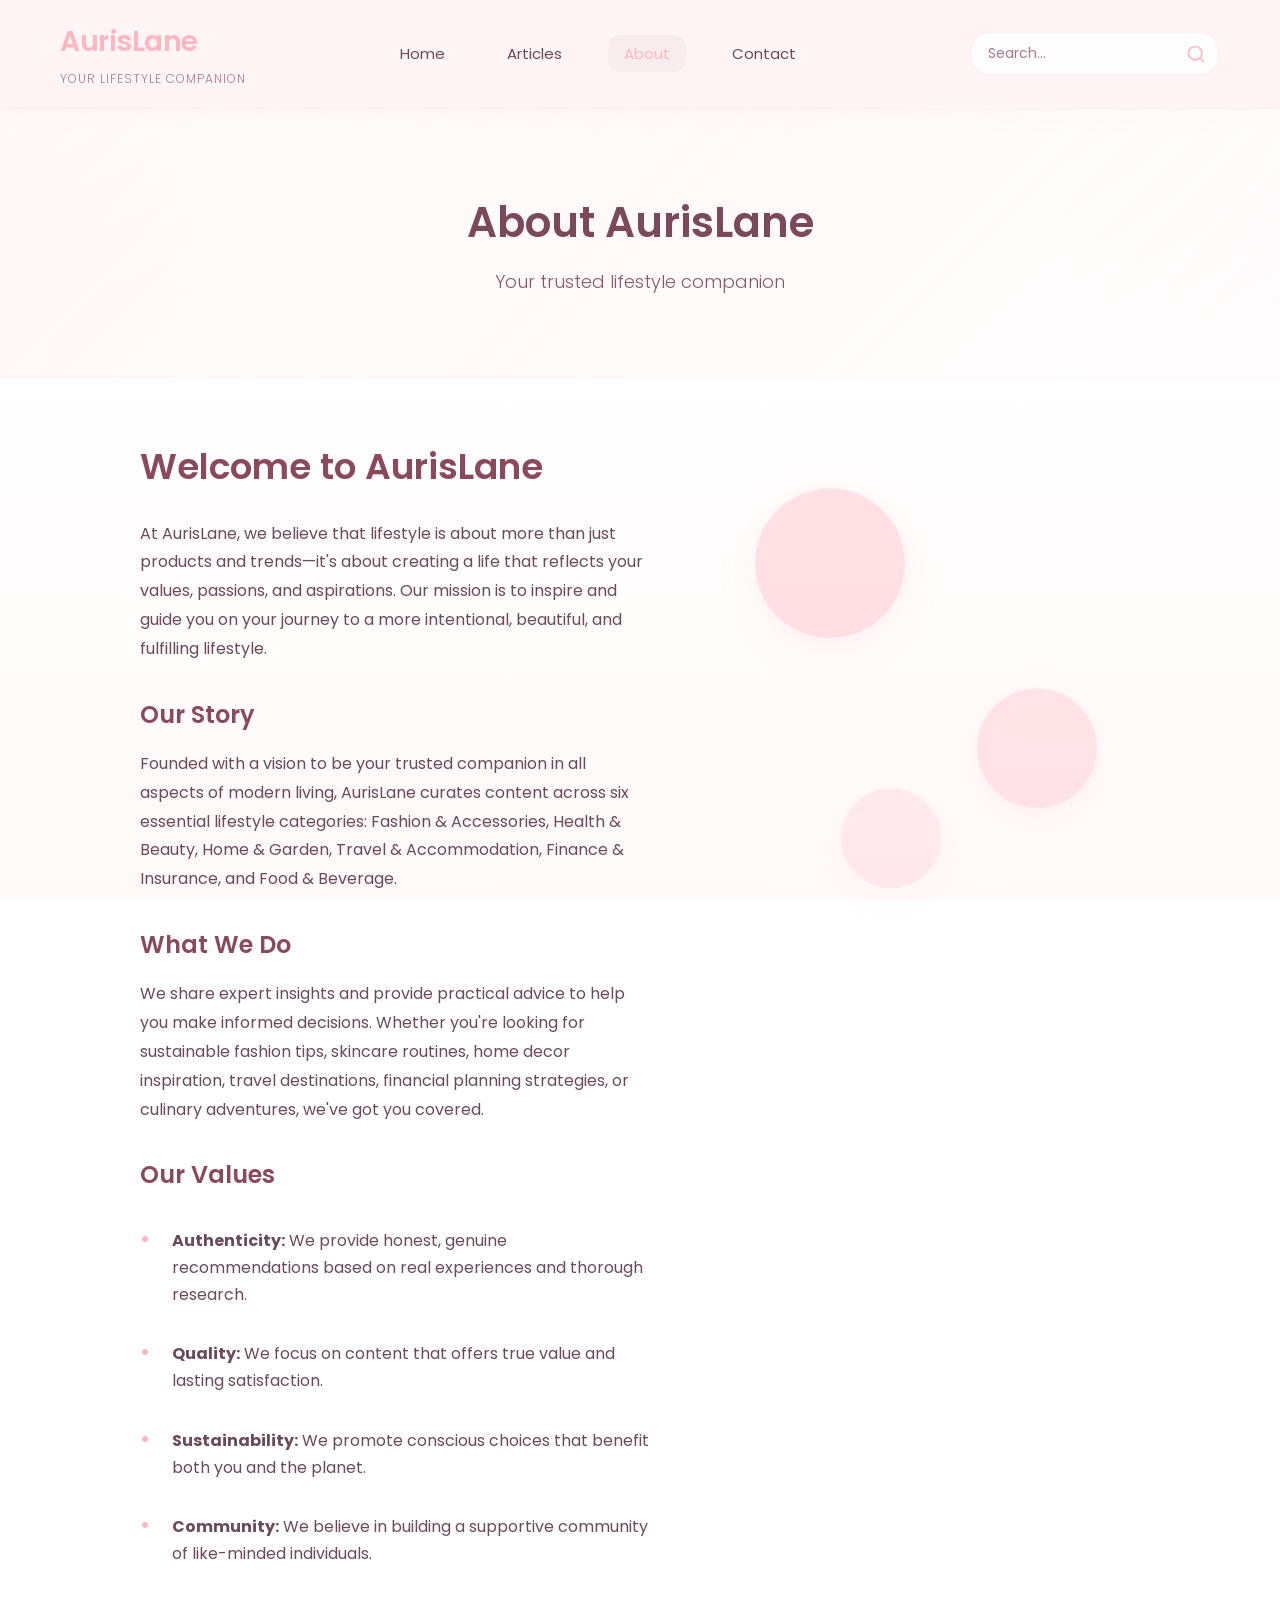
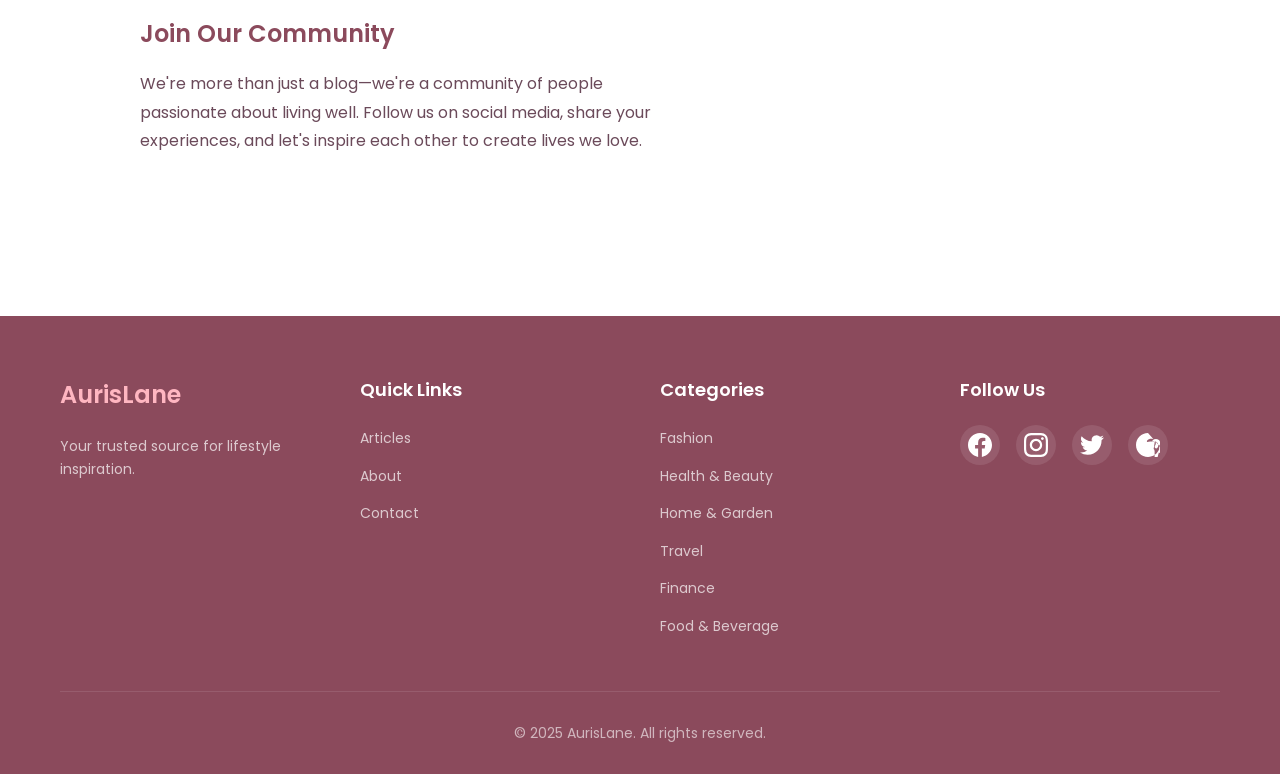
==== commit 4a272fc9: "Remove products module, add 50 human-style articles with images Made-with: Cursor" ====
--- a/about.html
+++ b/about.html
@@ -21,7 +21,6 @@
                 <ul>
                     <li><a href="index.html">Home</a></li>
                     <li><a href="articles.html">Articles</a></li>
-                    <li><a href="products.html">Products</a></li>
                     <li><a href="about.html" class="active">About</a></li>
                     <li><a href="contact.html">Contact</a></li>
                 </ul>
@@ -60,15 +59,15 @@
                     <p>At AurisLane, we believe that lifestyle is about more than just products and trends—it's about creating a life that reflects your values, passions, and aspirations. Our mission is to inspire and guide you on your journey to a more intentional, beautiful, and fulfilling lifestyle.</p>
                     
                     <h3>Our Story</h3>
-                    <p>Founded with a vision to be your trusted companion in all aspects of modern living, AurisLane curates content and recommendations across six essential lifestyle categories: Fashion & Accessories, Health & Beauty, Home & Garden, Travel & Accommodation, Finance & Insurance, and Food & Beverage.</p>
+                    <p>Founded with a vision to be your trusted companion in all aspects of modern living, AurisLane curates content across six essential lifestyle categories: Fashion & Accessories, Health & Beauty, Home & Garden, Travel & Accommodation, Finance & Insurance, and Food & Beverage.</p>
                     
                     <h3>What We Do</h3>
-                    <p>We carefully research and review products, share expert insights, and provide practical advice to help you make informed decisions. Whether you're looking for sustainable fashion tips, skincare routines, home decor inspiration, travel destinations, financial planning strategies, or culinary adventures, we've got you covered.</p>
+                    <p>We share expert insights and provide practical advice to help you make informed decisions. Whether you're looking for sustainable fashion tips, skincare routines, home decor inspiration, travel destinations, financial planning strategies, or culinary adventures, we've got you covered.</p>
                     
                     <h3>Our Values</h3>
                     <ul class="values-list">
                         <li><strong>Authenticity:</strong> We provide honest, genuine recommendations based on real experiences and thorough research.</li>
-                        <li><strong>Quality:</strong> We focus on products and services that offer true value and lasting satisfaction.</li>
+                        <li><strong>Quality:</strong> We focus on content that offers true value and lasting satisfaction.</li>
                         <li><strong>Sustainability:</strong> We promote conscious choices that benefit both you and the planet.</li>
                         <li><strong>Community:</strong> We believe in building a supportive community of like-minded individuals.</li>
                     </ul>
@@ -93,13 +92,12 @@
             <div class="footer-content">
                 <div class="footer-section">
                     <h3>AurisLane</h3>
-                    <p>Your trusted source for lifestyle inspiration and product recommendations.</p>
+                    <p>Your trusted source for lifestyle inspiration.</p>
                 </div>
                 <div class="footer-section">
                     <h4>Quick Links</h4>
                     <ul>
                         <li><a href="articles.html">Articles</a></li>
-                        <li><a href="products.html">Products</a></li>
                         <li><a href="about.html">About</a></li>
                         <li><a href="contact.html">Contact</a></li>
                     </ul>
